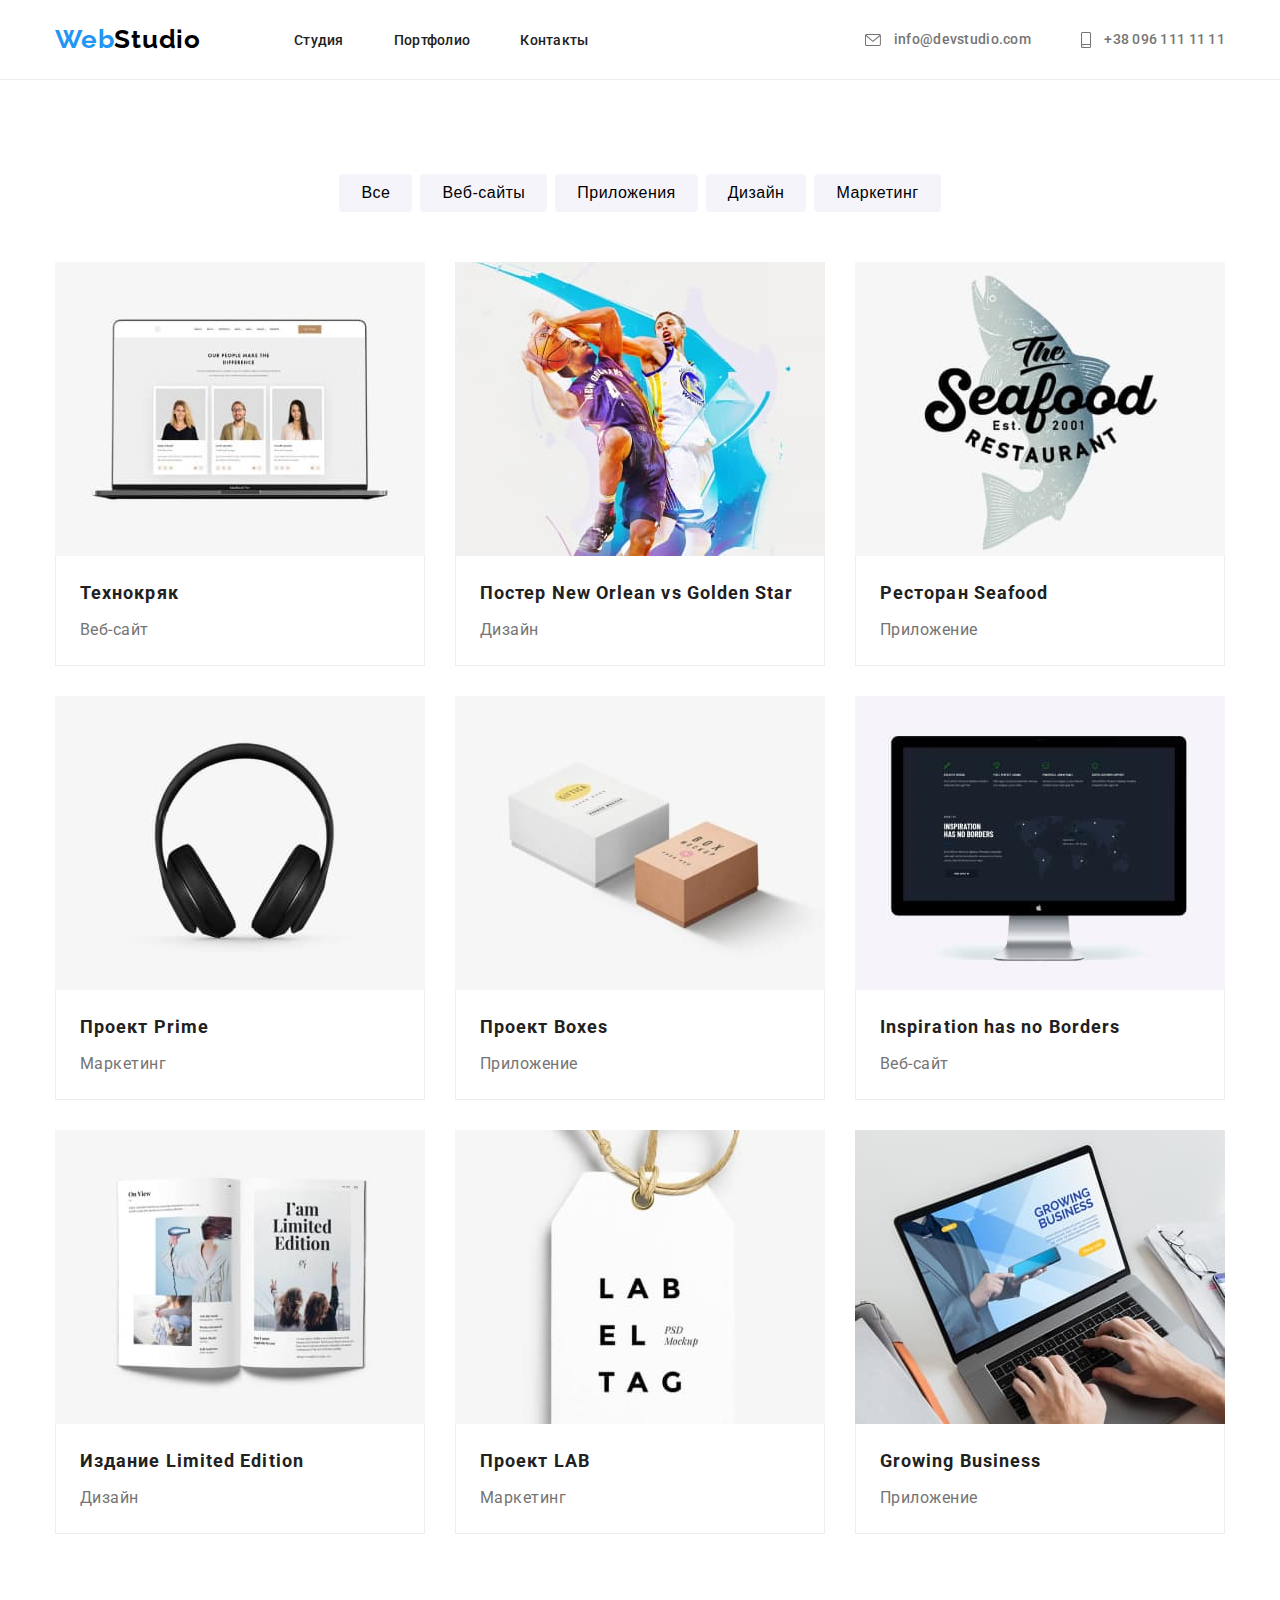
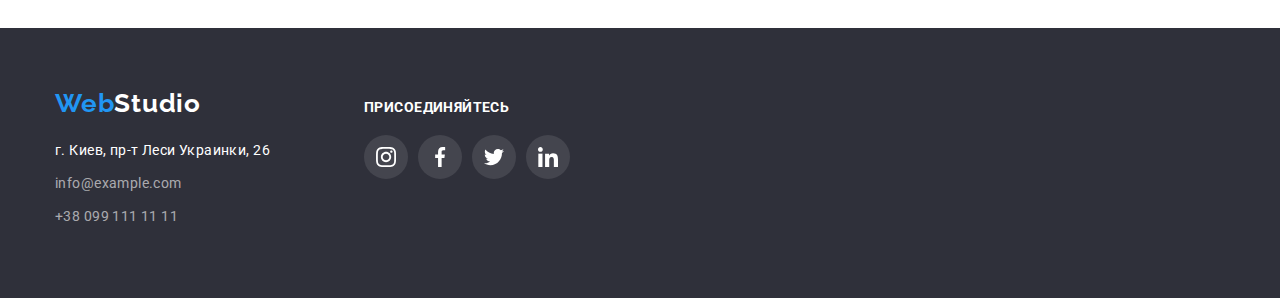
==== portfolio.html @ d88b3b25 "HW5-Start Point" ====
<!DOCTYPE html>
<html lang="ru">

<head>
    <meta charset="UTF-8">
    <meta http-equiv="X-UA-Compatible" content="IE=edge">
    <meta name="viewport" content="width=device-width, initial-scale=1.0">
    <title>Our Portfolio</title>
    <link rel="preconnect" href="https://fonts.googleapis.com">
    <link rel="preconnect" href="https://fonts.gstatic.com" crossorigin>
    <link href="https://fonts.googleapis.com/css2?family=Raleway:wght@700&family=Roboto:wght@400;500;700;900&display=swap"
        rel="stylesheet">
    <link rel="stylesheet" href="css/styles.css">
</head>
<body>
    <header class="header">
        <div class="container">
            <nav class="navigation">
                <a href="index.html" lang="en" class="logo">Web<span class="logo-special">Studio</span></a>
                <ul class="links">
                    <li class="links-item"><a href="index.html" class="nav-link">Студия</a></li>
                    <li class="links-item"><a href="portfolio.html" class="nav-link">Портфолио</a></li>
                    <li class="links-item"><a href="#" class="nav-link">Контакты</a></li>
                </ul>
            </nav>
            <ul class="contacts">
                <li class="contacts-item"><a href="mailto:info@devstudio.com" class="contacts-link">
                        <svg width="16" height="12" class="icon">
                            <use href="./img-decor/sprite.svg#icon-envelope"></use>
                        </svg>
                        info@devstudio.com</a></li>
                <li class="contacts-item"><a href="tel:+380961111111" class="contacts-link">
                        <svg width="10" height="16" class="icon">
                            <use href="./img-decor/sprite.svg#icon-smartphone"></use>
                        </svg>
                        +38 096 111 11 11</a></li>
            </ul>
        </div>
    </header>
    <main>
        <section class="section">
            <h2 class="hidden">Портфолио</h2>
            <div class="container">
                <ul class="filter">
                    <li><button type="button" class="filter-item">Все</button></li>
                    <li><button type="button" class="filter-item">Веб-сайты</button></li>
                    <li><button type="button" class="filter-item">Приложения</button></li>
                    <li><button type="button" class="filter-item">Дизайн</button></li>
                    <li><button type="button" class="filter-item">Маркетинг</button></li>
                </ul>    
            </div>
            <div class="container">
                <ul class="projects">
                    <li class="projects-list">
                        <a href="#" class="project-card">
                            <img src="./img-portfilio/img1.jpg" alt="Превью работы" width="370" class="project-photo">
                            <div class="project-subscribe">
                                <h3 class="project-name">Технокряк</h3>
                                <p class="project-type">Веб-сайт</p>
                                <p class="project-descript">Lorem ipsum dolor sit amet.</p>    
                            </div>
                        </a>
                    </li>
                    <li class="projects-list">
                        <a href="#" class="project-card">
                            <img src="./img-portfilio/img2.jpg" alt="Превью работы" width="370" class="project-photo">
                            <div class="project-subscribe">
                                <h3 class="project-name">Постер New Orlean vs Golden Star</h3>
                                <p class="project-type">Дизайн</p>
                                <p class="project-descript">Lorem ipsum dolor sit amet.</p>
                            </div>
                        </a>
                    </li>
                    <li class="projects-list">
                        <a href="#" class="project-card">
                            <img src="./img-portfilio/img3.jpg" alt="Превью работы" width="370" class="project-photo">
                            <div class="project-subscribe">
                                <h3 class="project-name">Ресторан Seafood</h3>
                                <p class="project-type">Приложение</p>
                                <p class="project-descript">Lorem ipsum dolor sit amet.</p>
                            </div>
                        </a>
                    </li>
                    <li class="projects-list">
                        <a href="#" class="project-card">
                            <img src="./img-portfilio/img4.jpg" alt="Превью работы" width="370" class="project-photo">
                            <div class="project-subscribe">
                                <h3 class="project-name">Проект Prime</h3>
                                <p class="project-type">Маркетинг</p>
                                <p class="project-descript">Lorem ipsum dolor sit amet.</p>
                            </div>
                        </a>
                    </li>
                    <li class="projects-list">
                        <a href="#" class="project-card">
                            <img src="./img-portfilio/img5.jpg" alt="Превью работы" width="370" class="project-photo">
                            <div class="project-subscribe">
                                <h3 class="project-name">Проект Boxes</h3>
                                <p class="project-type">Приложение</p>
                                <p class="project-descript">Lorem ipsum dolor sit amet.</p>
                            </div>
                        </a>
                    </li>
                    <li class="projects-list">
                        <a href="#" class="project-card">
                            <img src="./img-portfilio/img6.jpg" alt="Превью работы" width="370" class="project-photo">
                            <div class="project-subscribe">
                                <h3 class="project-name">Inspiration has no Borders</h3>
                                <p class="project-type">Веб-сайт</p>
                                <p class="project-descript">Lorem ipsum dolor sit amet.</p>
                            </div>
                            
                        </a>
                    </li>
                    <li class="projects-list">
                        <a href="#" class="project-card">
                            <img src="./img-portfilio/img7.jpg" alt="Превью работы" width="370" class="project-photo">
                            <div class="project-subscribe">
                                <h3 class="project-name">Издание Limited Edition</h3>
                                <p class="project-type">Дизайн</p>
                                <p class="project-descript">Lorem ipsum dolor sit amet.</p>
                            </div>
                        </a>
                    </li>
                    <li class="projects-list">
                        <a href="#" class="project-card">
                            <img src="./img-portfilio/img8.jpg" alt="Превью работы" width="370" class="project-photo">
                            <div class="project-subscribe">
                                <h3 class="project-name">Проект LAB</h3>
                                <p class="project-type">Маркетинг</p>
                                <p class="project-descript">Lorem ipsum dolor sit amet.</p>
                            </div>
                        </a>
                    </li>
                    <li class="projects-list">
                        <a href="#" class="project-card">
                            <img src="./img-portfilio/img9.jpg" alt="Превью работы" width="370" class="project-photo">
                            <div class="project-subscribe">
                                <h3 class="project-name">Growing Business</h3>
                                <p class="project-type">Приложение</p>
                                <p class="project-descript">Lorem ipsum dolor sit amet.</p>
                            </div>
                        </a>
                    </li>
                </ul>    
            </div>
        </section>
    </main>
    <footer class="footer">
        <div class="container footer-flex">
            <div class="contact-us">
                <a href="index.html" class="logo">Web<span class="logo-white">Studio</span></a>
                <ul class="address">
                    <li class="address-item">
                        <address class="street"><a href="#" class="street-link">г. Киев, пр-т Леси Украинки, 26</a>
                        </address>
                    </li>
                    <li class="address-item"><a href="mailto:info@example.com" class="address-link">info@example.com</a>
                    </li>
                    <li class="address-item"><a href="tel:+380991111111" class="address-link">+38 099 111 11 11</a></li>
                </ul>
            </div>
            <div class="join-us">
                <h2 class="join-header">присоединяйтесь</h2>
                <ul class="footer-social-links">
                    <li>
                        <a href="#" class="footer-social-list-link">
                            <svg width="20" height="20" class="footer-social-link-item">
                                <use href="./img-decor/sprite.svg#icon-instagram"></use>
                            </svg>
                        </a>
                    </li>
                    <li>
                        <a href="#" class="footer-social-list-link">
                            <svg width="20" height="20" class="footer-social-link-item">
                                <use href="./img-decor/sprite.svg#icon-facebook"></use>
                            </svg>
                        </a>
                    </li>
                    <li>
                        <a href="#" class="footer-social-list-link">
                            <svg width="20" height="20" class="footer-social-link-item">
                                <use href="./img-decor/sprite.svg#icon-twitter"></use>
                            </svg>
                        </a>
                    </li>
                    <li>
                        <a href="#" class="footer-social-list-link">
                            <svg width="20" height="20" class="footer-social-link-item">
                                <use href="./img-decor/sprite.svg#icon-linkedin"></use>
                            </svg>
                        </a>
                    </li>
                </ul>
            </div>
        </div>
    
    </footer>
</body>

</html>
---- css/styles.css ----
/* reset */
*,
*::after,
*::before {
  padding: 0;
  margin: 0;
  box-sizing: border-box;
}
a {
  text-decoration: none;
}
ul li {
  list-style: none;
}
button {
  cursor: pointer;
  border: none;
}
/* general */
:root {
  --main-color: #212121;
  --second-color: #757575;
  --white-color: #ffffff;
  --accent-color: #2196f3;
}
body {
  font-size: 14px;
  font-weight: 400;
  font-style: normal;
  font-family: "Roboto", sans-serif;
}
.section {
  padding: 94px 0;
}
.container {
  width: 1200px;
  padding: 0 15px;
  margin: 0 auto;
}

/* details */
.header {
  border-bottom: 1px solid #ececec;
}
.header .container {
  display: flex;
  justify-content: space-between;
}
.navigation,
.links,
.contacts {
  display: flex;
}
.logo {
  font-family: "Raleway", sans-serif;
  font-style: normal;
  font-weight: bold;
  font-size: 26px;
  line-height: calc(31 / 26);
  letter-spacing: 0.03em;
  color: #2196f3;
  margin-right: 93px;
}
.logo-special {
  color: #000000;
}
.links-item:not(:last-child) {
  margin-right: 50px;
}
.contacts-item + .contacts-item {
  margin-left: 50px;
}
.nav-link,
.contacts-link {
  padding: 31px 0;
  display: block;
  font-weight: 500;
  line-height: 16px;
  letter-spacing: 0.02em;
  color: var(--main-color);
}
.contacts-link {
  color: var(--second-color);
}
.icon {
  fill: var(--second-color);
  margin-right: 10px;
  vertical-align: middle;
}
.nav-link:hover .icon,
.contacts-link:hover .icon,
.nav-link:focus .icon,
.contacts-link:focus .icon,
.nav-link:hover,
.contacts-link:hover,
.nav-link:focus,
.contacts-link:focus {
  color: var(--accent-color);
  fill: var(--accent-color);
}
.navigation {
  align-items: center;
}
.hero {
  padding: 200px 0px;
  background-image: linear-gradient(
      rgba(47, 48, 58, 0.4),
      rgba(47, 48, 58, 0.4)
    ),
    url(../img-decor/hero-cover.jpg);
  background-color: #2f303a;
  text-align: center;
}
.hero-title {
  font-weight: 900;
  font-size: 44px;
  line-height: 136%;
  letter-spacing: 0.06em;
  text-transform: uppercase;
  color: var(--white-color);
  max-width: 696px;
  margin: 0 auto;
  margin-bottom: 30px;
}
.hero-btn {
  padding: 10px 32px;
  background-color: var(--accent-color);
  box-shadow: 0px 4px 4px rgba(0, 0, 0, 0.15);
  border-radius: 4px;
  font-weight: bold;
  font-size: 16px;
  line-height: 187%;
  display: flex;
  align-items: center;
  letter-spacing: 0.06em;
  color: var(--white-color);
  margin: 0 auto;
}
.hero-btn:focus,
.hero-btn:hover {
  background-color: #188ce8;
}
.hidden {
  width: 1px;
  height: 1px;
  overflow: hidden;
  opacity: 0;
  margin-top: -1px;
}
.pref {
  display: flex;
  margin-right: -30px;
}
.pref-item {
  flex-basis: calc(100% / 4 - 30px);
  margin-right: 30px;
}

.icon-wrapper {
  display: flex;
  align-items: center;
  justify-content: center;
  width: 270 px;
  height: 120px;
  background-color: #f5f4fa;
  margin-bottom: 30px;
}
.pref-name {
  font-weight: bold;
  font-size: 14px;
  line-height: 16px;
  letter-spacing: 0.03em;
  text-transform: uppercase;
  padding-bottom: 10px;
  color: var(--main-color);
}
.pref-descript {
  line-height: 171%;
  letter-spacing: 0.03em;
  color: var(--second-color);
}
.section-modified {
  padding-bottom: 0;
}
.sect-title {
  font-weight: bold;
  font-size: 36px;
  line-height: 42px;
  text-align: center;
  letter-spacing: 0.03em;
  color: var(--main-color);
  padding-bottom: 50px;
}
.works {
  display: flex;
  margin-right: -30px;
}
.examples {
  flex-basis: calc(100% / 3 - 30px);
  margin-right: 30px;
}
.special-bgc {
  background-color: #f5f4fa;
}
.team {
  display: flex;
  margin-right: -30px;
}
.team-item {
  background-color: #ffffff;
  flex-basis: calc(100% / 4 - 30px);
  margin-right: 30px;
  box-shadow: 0px 1px 3px rgba(0, 0, 0, 0.12), 0px 1px 1px rgba(0, 0, 0, 0.14),
    0px 2px 1px rgba(0, 0, 0, 0.2);
  border-radius: 0px 0px 4px 4px;
}

.team-subscribe {
  text-align: center;
  letter-spacing: 0.03em;
  padding-top: 30px;
  padding-bottom: 30px;
}
.team-name {
  font-weight: 500;
  font-size: 16px;
  line-height: 19px;
  color: var(--main-color);
  padding-bottom: 10px;
}
.team-position {
  font-size: 16px;
  line-height: 19px;
  color: var(--second-color);
  margin-bottom: 16px;
}
.social-links {
  display: flex;
  justify-content: center;
  margin-right: -10px;
}
.social-links > li {
  margin-right: 10px;
}
.social-list-link {
  display: flex;
  width: 44px;
  height: 44px;
  border-radius: 50%;
  align-items: center;
  justify-content: center;
}

.social-link-item {
  fill: #afb1b8;
}
.social-list-link:hover,
.social-list-link:focus {
  background-color: var(--accent-color);
}
.social-list-link:hover .social-link-item,
.social-list-link:focus .social-link-item {
  fill: var(--white-color);
}

.customers {
  display: flex;
  justify-content: space-between;
}
.customer-list {
  width: 170px;
  height: 92px;
  align-items: center;
  justify-content: center;
}
.customer-link {
  border: 1px solid #afb1b8;
  border-radius: 4px;
  display: flex;
  width: 170px;
  height: 92px;
  justify-content: center;
  align-items: center;
}
.customer-item {
  fill: #afb1b8;
}
.customer-link:hover,
.customer-link:focus {
  border: 1px solid var(--accent-color);
  border-radius: 4px;
}
.customer-link:hover .customer-item,
.customer-link:focus .customer-item {
  fill: var(--accent-color);
}
.footer {
  background-color: #2f303a;
  padding: 60px 0;
}
.logo-white {
  color: var(--white-color);
}
.address {
  padding-top: 20px;
}
.address-item {
  line-height: 171%;
  letter-spacing: 0.03em;
  padding-bottom: 9px;
}
.street {
  font-style: normal;
}
.street-link {
  color: var(--white-color);
}
.address-link {
  color: rgba(255, 255, 255, 0.6);
}
.address-link:focus,
.address-link:hover {
  color: var(--accent-color);
}
.footer-flex {
  display: flex;
  align-items: baseline;
}
.contact-us {
  margin-right: 70px;
}

.join-header {
  color: var(--white-color);
  font-weight: bold;
  font-size: 14px;
  line-height: 16px;
  letter-spacing: 0.03em;
  text-transform: uppercase;
  margin-bottom: 20px;
}

.footer-social-links {
  display: flex;
  justify-content: center;
  margin-right: -10px;
}
.footer-social-links > li {
  margin-right: 10px;
}
.footer-social-list-link {
  display: flex;
  width: 44px;
  height: 44px;
  border-radius: 50%;
  align-items: center;
  justify-content: center;
  background-color: rgba(255, 255, 255, 0.1);
}

.footer-social-link-item {
  fill: var(--white-color);
}
.footer-social-list-link:hover,
.footer-social-list-link:focus {
  background-color: var(--accent-color);
}

/* Portfolio style */
.filter {
  display: flex;
  justify-content: center;
  margin: 0 -8px 34px 0;
  padding-bottom: 16px;
}
.filter-item {
  flex-basis: calc(100% / 5 - 8px);
  margin-right: 8px;
  font-weight: 500;
  font-size: 16px;
  line-height: 162%;
  text-align: center;
  letter-spacing: 0.03em;
  padding: 6px 22px;
  background: #f5f4fa;
  border-radius: 4px;
}
.filter-item:hover,
.filter-item:focus {
  background-color: var(--accent-color);
  color: var(--white-color);
  box-shadow: 0px 3px 1px rgba(0, 0, 0, 0.1), 0px 1px 2px rgba(0, 0, 0, 0.08),
    0px 2px 2px rgba(0, 0, 0, 0.12);
}
.projects {
  display: flex;
  flex-wrap: wrap;
  margin-left: -30px;
  margin-top: -30px;
  padding: 0;

  /* display: grid;
  grid-template-columns: repeat(3, 1fr);
  grid-template-rows: repeat (3, 1fr);
  grid-column-gap: 30px;
  grid-row-gap: 30px; */
}
.projects-list:focus,
.projects-list:hover {
  box-shadow: 0px 1px 1px rgba(0, 0, 0, 0.12), 0px 4px 4px rgba(0, 0, 0, 0.06),
    1px 4px 6px rgba(0, 0, 0, 0.16);
}

.projects-list {
  margin-left: 30px;
  margin-top: 30px;
  flex-basis: calc((100% - 90px) / 3);
  /* border: 1px solid #eeeeee; */
  width: 370px;
}
.project-subscribe {
  margin-top: -4px;
  border: 1px solid #eeeeee;
  border-top: none;
  padding: 20px 24px;
}
.project-name {
  font-weight: bold;
  font-size: 18px;
  line-height: 200%;
  letter-spacing: 0.06em;
  color: var(--main-color);
  padding-bottom: 4px;
}
.project-type {
  font-size: 16px;
  line-height: 187%;
  letter-spacing: 0.03em;
  color: var(--second-color);
}
.project-descript {
  display: none;
}
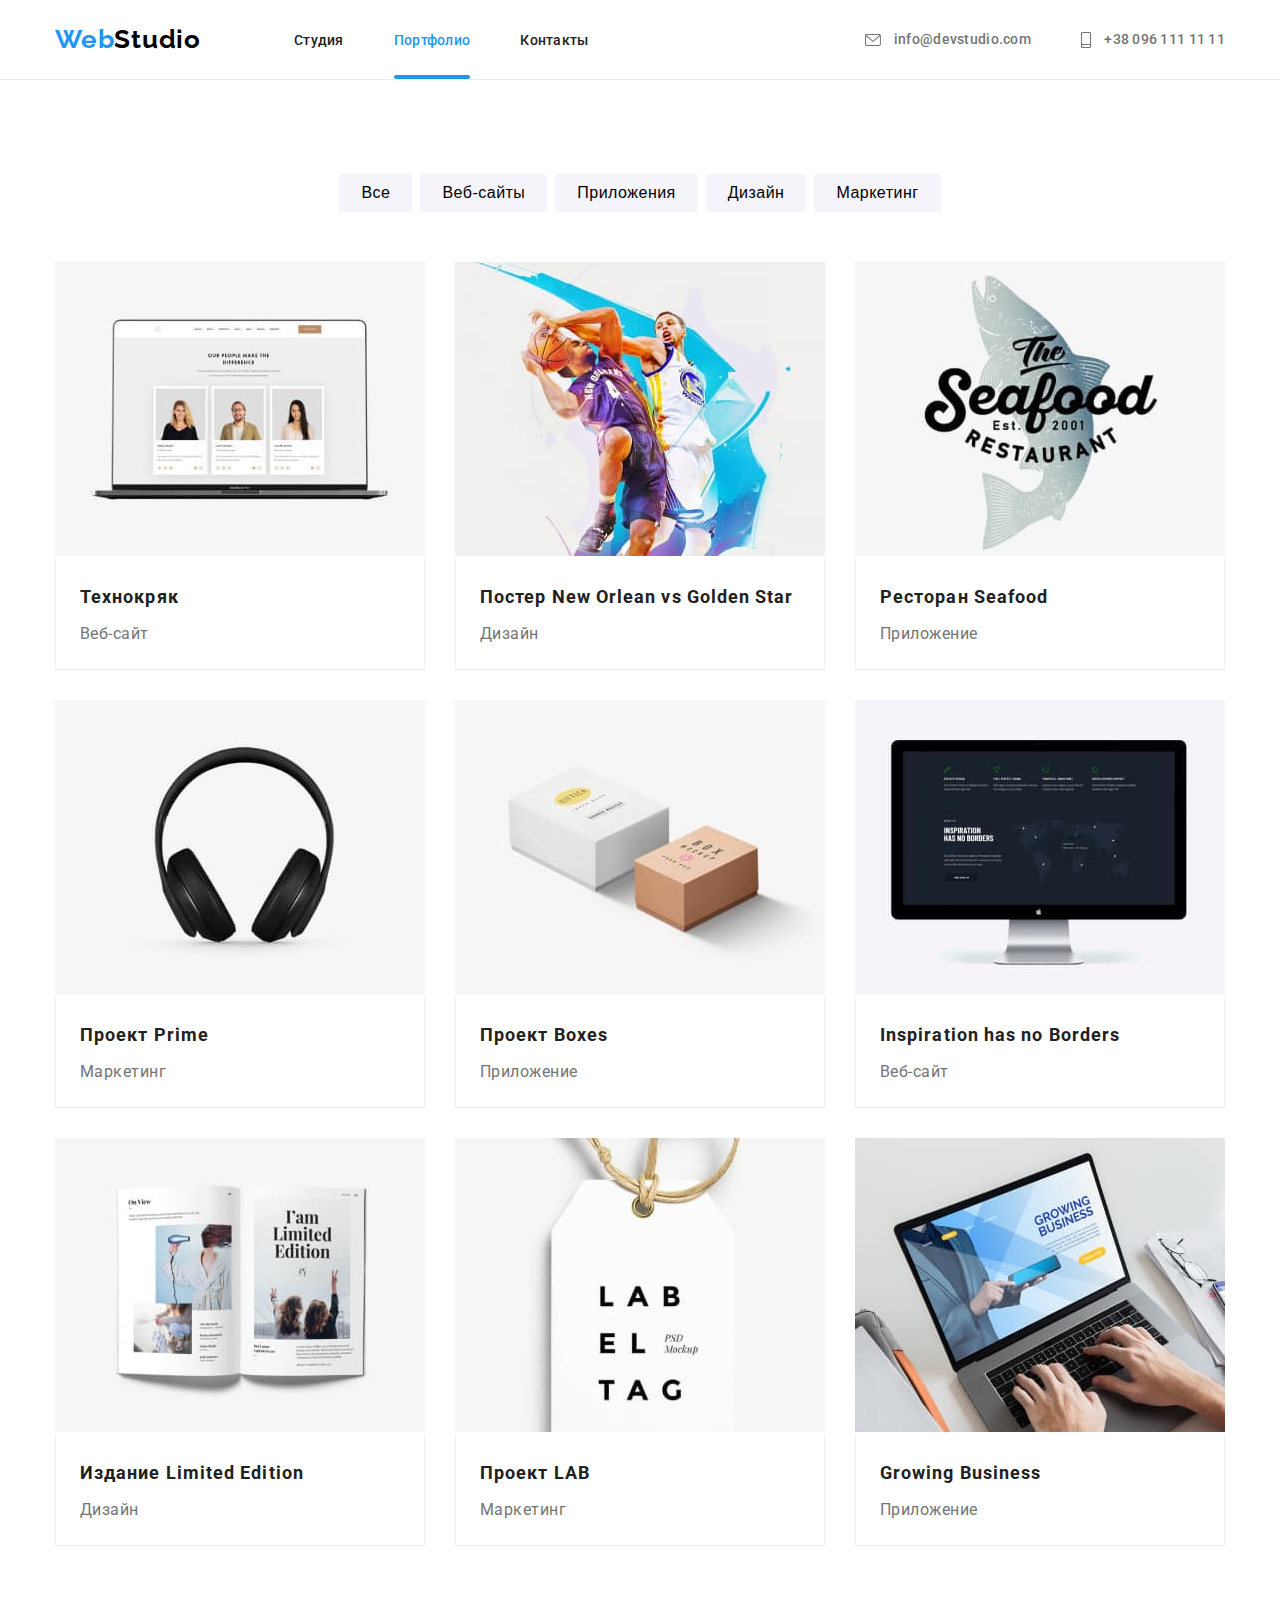
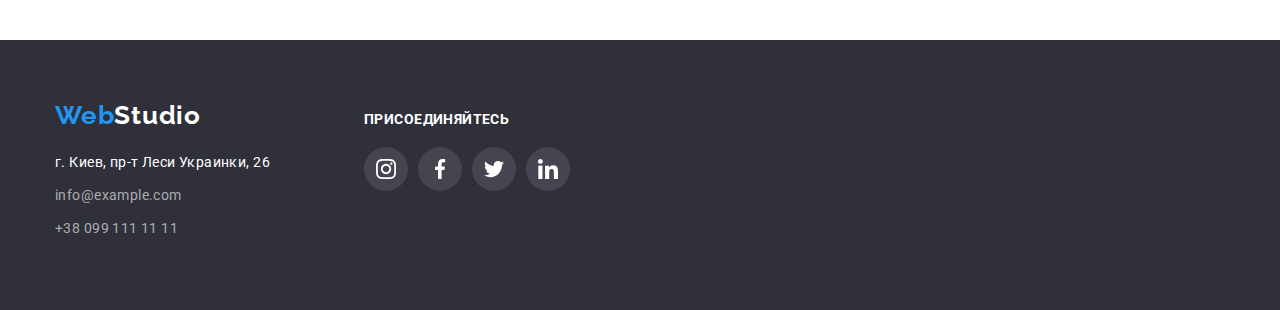
==== commit 32315ad6: "hw5-toCheck" ====
--- a/portfolio.html
+++ b/portfolio.html
@@ -18,9 +18,15 @@
             <nav class="navigation">
                 <a href="index.html" lang="en" class="logo">Web<span class="logo-special">Studio</span></a>
                 <ul class="links">
-                    <li class="links-item"><a href="index.html" class="nav-link">Студия</a></li>
-                    <li class="links-item"><a href="portfolio.html" class="nav-link">Портфолио</a></li>
-                    <li class="links-item"><a href="#" class="nav-link">Контакты</a></li>
+                    <li class="links-item">
+                        <a href="index.html" class="nav-link">Студия</a>
+                    </li>
+                    <li class="links-item">
+                        <a href="portfolio.html" class="nav-link current">Портфолио</a>
+                    </li>
+                    <li class="links-item">
+                        <a href="#" class="nav-link">Контакты</a>
+                    </li>
                 </ul>
             </nav>
             <ul class="contacts">
@@ -53,7 +59,11 @@
                 <ul class="projects">
                     <li class="projects-list">
                         <a href="#" class="project-card">
-                            <img src="./img-portfilio/img1.jpg" alt="Превью работы" width="370" class="project-photo">
+                            <div class="project-card-item">
+                                <img src="./img-portfilio/img1.jpg" alt="Превью работы" width="370" class="project-photo">
+                                <p class="overlay">Технокряк это современная площадка распространения коронавируса. Компании используют эту платформу для цифрового
+                                шпионажа и атак на защищённые сервера конкурентов.</p>
+                            </div>
                             <div class="project-subscribe">
                                 <h3 class="project-name">Технокряк</h3>
                                 <p class="project-type">Веб-сайт</p>
@@ -63,7 +73,11 @@
                     </li>
                     <li class="projects-list">
                         <a href="#" class="project-card">
-                            <img src="./img-portfilio/img2.jpg" alt="Превью работы" width="370" class="project-photo">
+                            <div class="project-card-item">
+                                <img src="./img-portfilio/img2.jpg" alt="Превью работы" width="370" class="project-photo">
+                                <p class="overlay">Технокряк это современная площадка распространения коронавируса. Компании используют эту платформу для цифрового
+                                шпионажа и атак на защищённые сервера конкурентов.</p>
+                            </div>
                             <div class="project-subscribe">
                                 <h3 class="project-name">Постер New Orlean vs Golden Star</h3>
                                 <p class="project-type">Дизайн</p>
@@ -73,7 +87,11 @@
                     </li>
                     <li class="projects-list">
                         <a href="#" class="project-card">
-                            <img src="./img-portfilio/img3.jpg" alt="Превью работы" width="370" class="project-photo">
+                            <div class="project-card-item">
+                                <img src="./img-portfilio/img3.jpg" alt="Превью работы" width="370" class="project-photo">
+                                <p class="overlay">Технокряк это современная площадка распространения коронавируса. Компании используют эту платформу для цифрового
+                                шпионажа и атак на защищённые сервера конкурентов.</p>
+                            </div>
                             <div class="project-subscribe">
                                 <h3 class="project-name">Ресторан Seafood</h3>
                                 <p class="project-type">Приложение</p>
@@ -83,7 +101,11 @@
                     </li>
                     <li class="projects-list">
                         <a href="#" class="project-card">
-                            <img src="./img-portfilio/img4.jpg" alt="Превью работы" width="370" class="project-photo">
+                            <div class="project-card-item">
+                                <img src="./img-portfilio/img4.jpg" alt="Превью работы" width="370" class="project-photo">
+                                <p class="overlay">Технокряк это современная площадка распространения коронавируса. Компании используют эту платформу для цифрового
+                                шпионажа и атак на защищённые сервера конкурентов.</p>
+                            </div>
                             <div class="project-subscribe">
                                 <h3 class="project-name">Проект Prime</h3>
                                 <p class="project-type">Маркетинг</p>
@@ -93,7 +115,11 @@
                     </li>
                     <li class="projects-list">
                         <a href="#" class="project-card">
-                            <img src="./img-portfilio/img5.jpg" alt="Превью работы" width="370" class="project-photo">
+                            <div class="project-card-item">
+                                <img src="./img-portfilio/img5.jpg" alt="Превью работы" width="370" class="project-photo">
+                                <p class="overlay">Технокряк это современная площадка распространения коронавируса. Компании используют эту платформу для цифрового
+                                шпионажа и атак на защищённые сервера конкурентов.</p>
+                            </div>
                             <div class="project-subscribe">
                                 <h3 class="project-name">Проект Boxes</h3>
                                 <p class="project-type">Приложение</p>
@@ -103,18 +129,25 @@
                     </li>
                     <li class="projects-list">
                         <a href="#" class="project-card">
-                            <img src="./img-portfilio/img6.jpg" alt="Превью работы" width="370" class="project-photo">
+                            <div class="project-card-item">
+                                <img src="./img-portfilio/img6.jpg" alt="Превью работы" width="370" class="project-photo">
+                                <p class="overlay">Технокряк это современная площадка распространения коронавируса. Компании используют эту платформу для цифрового
+                                шпионажа и атак на защищённые сервера конкурентов.</p>
+                            </div>
                             <div class="project-subscribe">
                                 <h3 class="project-name">Inspiration has no Borders</h3>
                                 <p class="project-type">Веб-сайт</p>
                                 <p class="project-descript">Lorem ipsum dolor sit amet.</p>
                             </div>
-                            
-                        </a>
-                    </li>
-                    <li class="projects-list">
-                        <a href="#" class="project-card">
-                            <img src="./img-portfilio/img7.jpg" alt="Превью работы" width="370" class="project-photo">
+                        </a>
+                    </li>
+                    <li class="projects-list">
+                        <a href="#" class="project-card">
+                            <div class="project-card-item">
+                                <img src="./img-portfilio/img7.jpg" alt="Превью работы" width="370" class="project-photo">
+                                <p class="overlay">Технокряк это современная площадка распространения коронавируса. Компании используют эту платформу для цифрового
+                                шпионажа и атак на защищённые сервера конкурентов.</p>
+                            </div>
                             <div class="project-subscribe">
                                 <h3 class="project-name">Издание Limited Edition</h3>
                                 <p class="project-type">Дизайн</p>
@@ -124,7 +157,11 @@
                     </li>
                     <li class="projects-list">
                         <a href="#" class="project-card">
-                            <img src="./img-portfilio/img8.jpg" alt="Превью работы" width="370" class="project-photo">
+                            <div class="project-card-item">
+                                <img src="./img-portfilio/img8.jpg" alt="Превью работы" width="370" class="project-photo">
+                                <p class="overlay">Технокряк это современная площадка распространения коронавируса. Компании используют эту платформу для цифрового
+                                шпионажа и атак на защищённые сервера конкурентов.</p>
+                            </div>
                             <div class="project-subscribe">
                                 <h3 class="project-name">Проект LAB</h3>
                                 <p class="project-type">Маркетинг</p>
@@ -134,7 +171,11 @@
                     </li>
                     <li class="projects-list">
                         <a href="#" class="project-card">
-                            <img src="./img-portfilio/img9.jpg" alt="Превью работы" width="370" class="project-photo">
+                            <div class="project-card-item">
+                                <img src="./img-portfilio/img9.jpg" alt="Превью работы" width="370" class="project-photo">
+                                <p class="overlay">Технокряк это современная площадка распространения коронавируса. Компании используют эту платформу для цифрового
+                                шпионажа и атак на защищённые сервера конкурентов.</p>
+                            </div>
                             <div class="project-subscribe">
                                 <h3 class="project-name">Growing Business</h3>
                                 <p class="project-type">Приложение</p>
--- a/css/styles.css
+++ b/css/styles.css
@@ -51,6 +51,7 @@
 .contacts {
   display: flex;
 }
+
 .logo {
   font-family: "Raleway", sans-serif;
   font-style: normal;
@@ -78,14 +79,17 @@
   line-height: 16px;
   letter-spacing: 0.02em;
   color: var(--main-color);
+  transition: color 250ms cubic-bezier(0.4, 0, 0.2, 1);
 }
 .contacts-link {
   color: var(--second-color);
+  transition: color 250ms cubic-bezier(0.4, 0, 0.2, 1);
 }
 .icon {
   fill: var(--second-color);
   margin-right: 10px;
   vertical-align: middle;
+  transition: fill 250ms cubic-bezier(0.4, 0, 0.2, 1);
 }
 .nav-link:hover .icon,
 .contacts-link:hover .icon,
@@ -98,6 +102,24 @@
   color: var(--accent-color);
   fill: var(--accent-color);
 }
+.links-item {
+  position: relative;
+}
+.current::after {
+  content: "";
+  position: absolute;
+  left: 0;
+  bottom: 0;
+  display: block;
+  width: 100%;
+  height: 4px;
+  background-color: var(--accent-color);
+  border-radius: 2px;
+}
+.current {
+  color: var(--accent-color);
+}
+
 .navigation {
   align-items: center;
 }
@@ -195,9 +217,29 @@
   display: flex;
   margin-right: -30px;
 }
+.work-item {
+  position: relative;
+  height: 294px;
+}
 .examples {
   flex-basis: calc(100% / 3 - 30px);
   margin-right: 30px;
+}
+.label {
+  position: absolute;
+  left: 0;
+  bottom: 0;
+  width: 370px;
+  background-color: rgba(47, 48, 58, 0.8);
+  font-weight: 700;
+  line-height: 16px;
+  text-align: center;
+  letter-spacing: 0.03em;
+  text-transform: uppercase;
+  color: var(--white-color);
+  text-align: center;
+  padding-top: 27px;
+  padding-bottom: 27px;
 }
 .special-bgc {
   background-color: #f5f4fa;
@@ -249,10 +291,12 @@
   border-radius: 50%;
   align-items: center;
   justify-content: center;
+  transition: background-color 250ms cubic-bezier(0.4, 0, 0.2, 1);
 }
 
 .social-link-item {
   fill: #afb1b8;
+  transition: fill 250ms cubic-bezier(0.4, 0, 0.2, 1);
 }
 .social-list-link:hover,
 .social-list-link:focus {
@@ -281,9 +325,11 @@
   height: 92px;
   justify-content: center;
   align-items: center;
+  transition: border 250ms cubic-bezier(0.4, 0, 0.2, 1);
 }
 .customer-item {
   fill: #afb1b8;
+  transition: fill 250ms cubic-bezier(0.4, 0, 0.2, 1);
 }
 .customer-link:hover,
 .customer-link:focus {
@@ -317,6 +363,7 @@
 }
 .address-link {
   color: rgba(255, 255, 255, 0.6);
+  transition: color 250ms cubic-bezier(0.4, 0, 0.2, 1);
 }
 .address-link:focus,
 .address-link:hover {
@@ -356,6 +403,7 @@
   align-items: center;
   justify-content: center;
   background-color: rgba(255, 255, 255, 0.1);
+  transition: background-color 250ms cubic-bezier(0.4, 0, 0.2, 1);
 }
 
 .footer-social-link-item {
@@ -384,6 +432,8 @@
   padding: 6px 22px;
   background: #f5f4fa;
   border-radius: 4px;
+  transition: color 250ms cubic-bezier(0.4, 0, 0.2, 1),
+    background-color 250ms cubic-bezier(0.4, 0, 0.2, 1);
 }
 .filter-item:hover,
 .filter-item:focus {
@@ -415,11 +465,10 @@
   margin-left: 30px;
   margin-top: 30px;
   flex-basis: calc((100% - 90px) / 3);
-  /* border: 1px solid #eeeeee; */
   width: 370px;
+  transition: box-shadow 250ms cubic-bezier(0.4, 0, 0.2, 1);
 }
 .project-subscribe {
-  margin-top: -4px;
   border: 1px solid #eeeeee;
   border-top: none;
   padding: 20px 24px;
@@ -441,3 +490,64 @@
 .project-descript {
   display: none;
 }
+.project-card-item {
+  position: relative;
+  overflow: hidden;
+}
+.overlay {
+  position: absolute;
+  top: 0;
+  left: 0;
+  height: 100%;
+  width: 100%;
+  font-size: 18px;
+  line-height: 156%;
+  letter-spacing: 0.03em;
+  color: var(--white-color);
+  background-color: rgba(33, 150, 243, 0.9);
+  padding: 63px 24px;
+  transform: translateY(100%);
+  transition: transform 250ms cubic-bezier(0.4, 0, 0.2, 1);
+}
+.project-card:focus .overlay,
+.project-card:hover .overlay {
+  transform: translateY(0%);
+}
+.backdrop {
+  position: fixed;
+  top: 0;
+  left: 0;
+  height: 100vh;
+  width: 100vw;
+  background-color: rgba(0, 0, 0, 0.2);
+}
+.backdrop.is-hidden {
+  opacity: 0;
+  visibility: hidden;
+  pointer-events: none;
+}
+.modal {
+  height: 580px;
+  width: 530px;
+  position: absolute;
+  background-color: var(--white-color);
+  border-radius: 4px;
+  transform: translate(-50%, -50%);
+  left: 50%;
+  top: 50%;
+}
+.modal-close-button {
+  position: absolute;
+  top: 8px;
+  right: 8px;
+  display: flex;
+  justify-content: center;
+  align-items: center;
+  width: 30px;
+  height: 30px;
+  border-radius: 50%;
+  border: 1px solid rgba(0, 0, 0, 0.1);
+  background-color: transparent;
+  padding: 0;
+  cursor: pointer;
+}
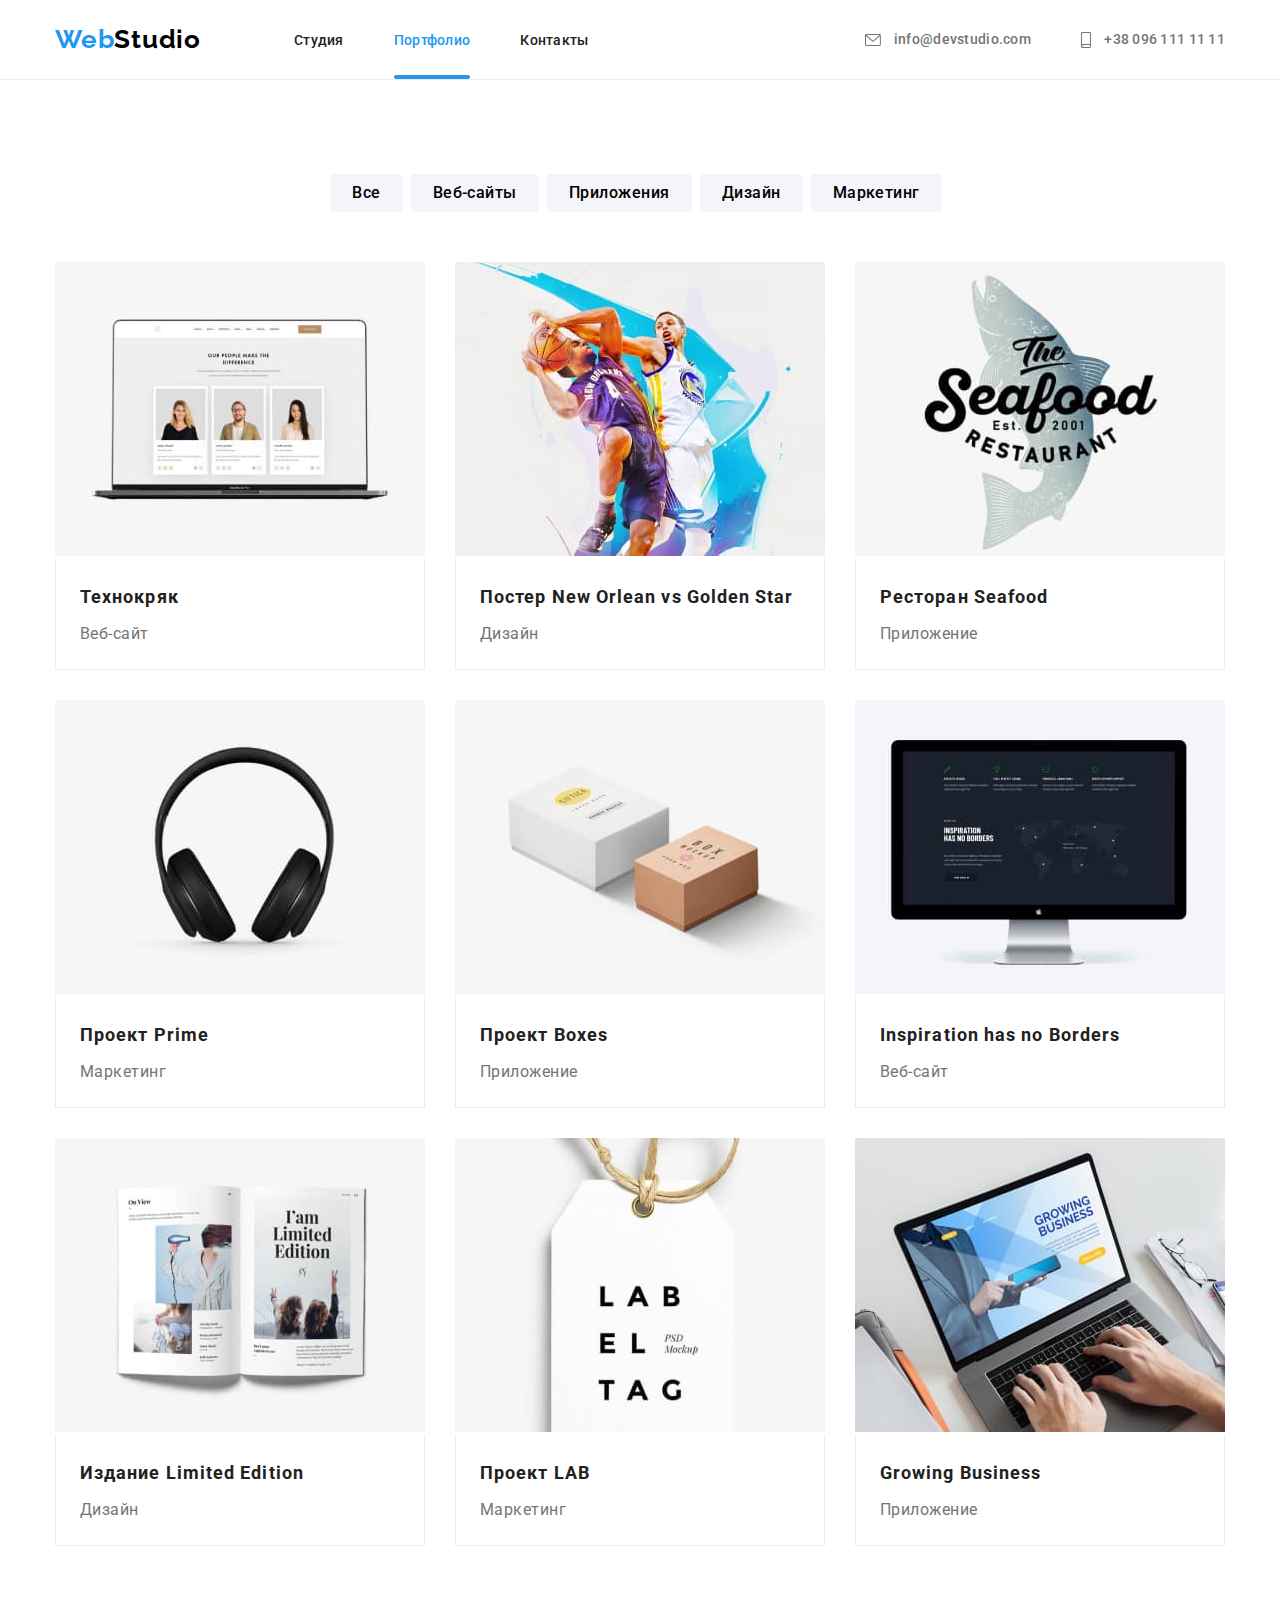
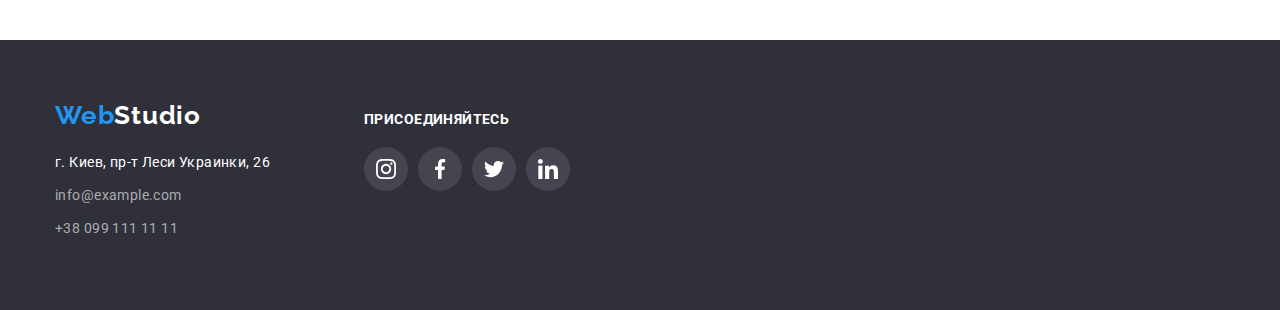
==== commit 69286934: "hw5-checked&fixed" ====
--- a/portfolio.html
+++ b/portfolio.html
@@ -10,6 +10,7 @@
     <link rel="preconnect" href="https://fonts.gstatic.com" crossorigin>
     <link href="https://fonts.googleapis.com/css2?family=Raleway:wght@700&family=Roboto:wght@400;500;700;900&display=swap"
         rel="stylesheet">
+    <link rel="stylesheet" href="css/modern-normalize.css">
     <link rel="stylesheet" href="css/styles.css">
 </head>
 <body>
@@ -53,9 +54,7 @@
                     <li><button type="button" class="filter-item">Приложения</button></li>
                     <li><button type="button" class="filter-item">Дизайн</button></li>
                     <li><button type="button" class="filter-item">Маркетинг</button></li>
-                </ul>    
-            </div>
-            <div class="container">
+                </ul>
                 <ul class="projects">
                     <li class="projects-list">
                         <a href="#" class="project-card">
@@ -67,8 +66,7 @@
                             <div class="project-subscribe">
                                 <h3 class="project-name">Технокряк</h3>
                                 <p class="project-type">Веб-сайт</p>
-                                <p class="project-descript">Lorem ipsum dolor sit amet.</p>    
-                            </div>
+                                </div>
                         </a>
                     </li>
                     <li class="projects-list">
@@ -81,7 +79,6 @@
                             <div class="project-subscribe">
                                 <h3 class="project-name">Постер New Orlean vs Golden Star</h3>
                                 <p class="project-type">Дизайн</p>
-                                <p class="project-descript">Lorem ipsum dolor sit amet.</p>
                             </div>
                         </a>
                     </li>
@@ -95,7 +92,6 @@
                             <div class="project-subscribe">
                                 <h3 class="project-name">Ресторан Seafood</h3>
                                 <p class="project-type">Приложение</p>
-                                <p class="project-descript">Lorem ipsum dolor sit amet.</p>
                             </div>
                         </a>
                     </li>
@@ -109,7 +105,6 @@
                             <div class="project-subscribe">
                                 <h3 class="project-name">Проект Prime</h3>
                                 <p class="project-type">Маркетинг</p>
-                                <p class="project-descript">Lorem ipsum dolor sit amet.</p>
                             </div>
                         </a>
                     </li>
@@ -123,7 +118,6 @@
                             <div class="project-subscribe">
                                 <h3 class="project-name">Проект Boxes</h3>
                                 <p class="project-type">Приложение</p>
-                                <p class="project-descript">Lorem ipsum dolor sit amet.</p>
                             </div>
                         </a>
                     </li>
@@ -137,7 +131,6 @@
                             <div class="project-subscribe">
                                 <h3 class="project-name">Inspiration has no Borders</h3>
                                 <p class="project-type">Веб-сайт</p>
-                                <p class="project-descript">Lorem ipsum dolor sit amet.</p>
                             </div>
                         </a>
                     </li>
@@ -151,7 +144,6 @@
                             <div class="project-subscribe">
                                 <h3 class="project-name">Издание Limited Edition</h3>
                                 <p class="project-type">Дизайн</p>
-                                <p class="project-descript">Lorem ipsum dolor sit amet.</p>
                             </div>
                         </a>
                     </li>
@@ -165,7 +157,6 @@
                             <div class="project-subscribe">
                                 <h3 class="project-name">Проект LAB</h3>
                                 <p class="project-type">Маркетинг</p>
-                                <p class="project-descript">Lorem ipsum dolor sit amet.</p>
                             </div>
                         </a>
                     </li>
@@ -179,7 +170,6 @@
                             <div class="project-subscribe">
                                 <h3 class="project-name">Growing Business</h3>
                                 <p class="project-type">Приложение</p>
-                                <p class="project-descript">Lorem ipsum dolor sit amet.</p>
                             </div>
                         </a>
                     </li>
--- a/css/styles.css
+++ b/css/styles.css
@@ -193,7 +193,7 @@
   line-height: 16px;
   letter-spacing: 0.03em;
   text-transform: uppercase;
-  padding-bottom: 10px;
+  margin-bottom: 10px;
   color: var(--main-color);
 }
 .pref-descript {
@@ -211,7 +211,7 @@
   text-align: center;
   letter-spacing: 0.03em;
   color: var(--main-color);
-  padding-bottom: 50px;
+  margin-bottom: 50px;
 }
 .works {
   display: flex;
@@ -268,7 +268,7 @@
   font-size: 16px;
   line-height: 19px;
   color: var(--main-color);
-  padding-bottom: 10px;
+  margin-bottom: 10px;
 }
 .team-position {
   font-size: 16px;
@@ -418,11 +418,9 @@
 .filter {
   display: flex;
   justify-content: center;
-  margin: 0 -8px 34px 0;
-  padding-bottom: 16px;
+  margin-bottom: 50px;
 }
 .filter-item {
-  flex-basis: calc(100% / 5 - 8px);
   margin-right: 8px;
   font-weight: 500;
   font-size: 16px;
@@ -433,7 +431,8 @@
   background: #f5f4fa;
   border-radius: 4px;
   transition: color 250ms cubic-bezier(0.4, 0, 0.2, 1),
-    background-color 250ms cubic-bezier(0.4, 0, 0.2, 1);
+    background-color 250ms cubic-bezier(0.4, 0, 0.2, 1),
+    box-shadow 250ms cubic-bezier(0.4, 0, 0.2, 1);
 }
 .filter-item:hover,
 .filter-item:focus {
@@ -455,18 +454,20 @@
   grid-column-gap: 30px;
   grid-row-gap: 30px; */
 }
-.projects-list:focus,
-.projects-list:hover {
-  box-shadow: 0px 1px 1px rgba(0, 0, 0, 0.12), 0px 4px 4px rgba(0, 0, 0, 0.06),
-    1px 4px 6px rgba(0, 0, 0, 0.16);
-}
-
 .projects-list {
   margin-left: 30px;
   margin-top: 30px;
   flex-basis: calc((100% - 90px) / 3);
   width: 370px;
+}
+.project-card {
+  display: block;
   transition: box-shadow 250ms cubic-bezier(0.4, 0, 0.2, 1);
+}
+.project-card:focus,
+.project-card:hover {
+  box-shadow: 0px 1px 1px rgba(0, 0, 0, 0.12), 0px 4px 4px rgba(0, 0, 0, 0.06),
+    1px 4px 6px rgba(0, 0, 0, 0.16);
 }
 .project-subscribe {
   border: 1px solid #eeeeee;
@@ -520,11 +521,16 @@
   height: 100vh;
   width: 100vw;
   background-color: rgba(0, 0, 0, 0.2);
+  opacity: 1;
+  /* transform: scale(100%); */
+  transition: opacity 250ms cubic-bezier(0.4, 0, 0.2, 1);
 }
 .backdrop.is-hidden {
   opacity: 0;
-  visibility: hidden;
+  /* visibility: hidden; */
   pointer-events: none;
+  /* transform: scale(0%); */
+  /* transition: opacity 250ms cubic-bezier(0.4, 0, 0.2, 1); */
 }
 .modal {
   height: 580px;
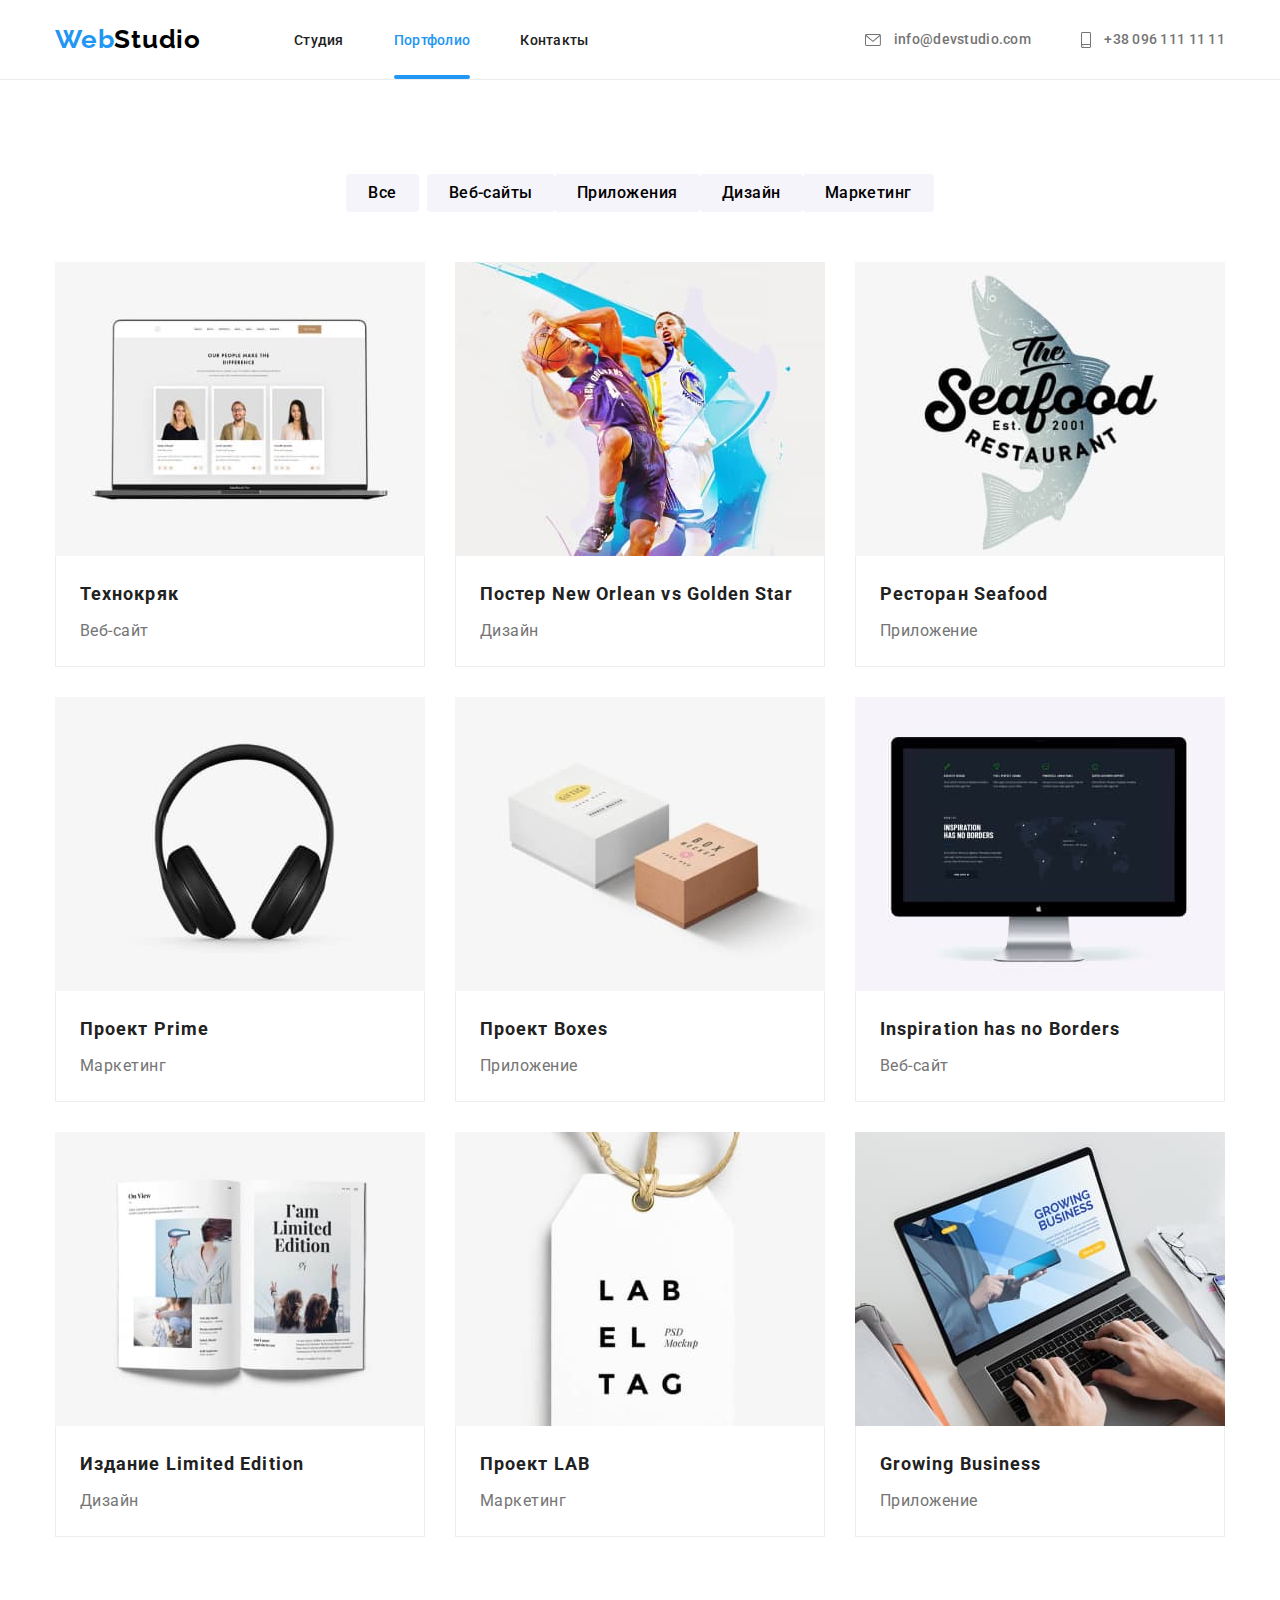
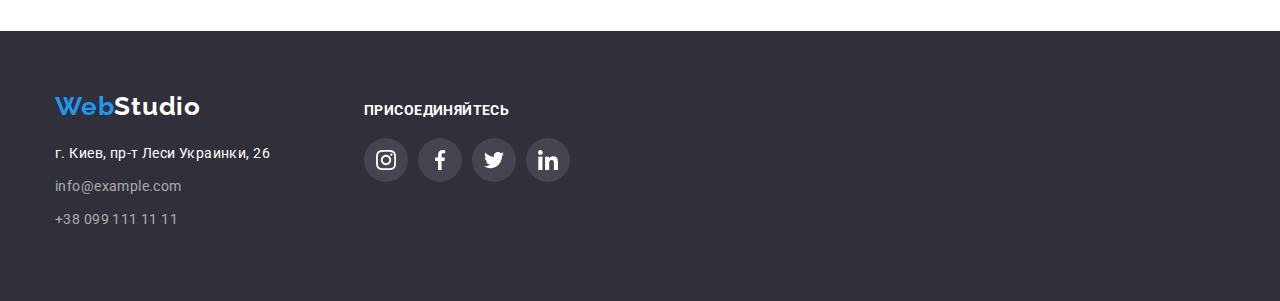
==== commit 91927459: "hw5-dowble-checked2" ====
--- a/portfolio.html
+++ b/portfolio.html
@@ -49,7 +49,7 @@
             <h2 class="hidden">Портфолио</h2>
             <div class="container">
                 <ul class="filter">
-                    <li><button type="button" class="filter-item">Все</button></li>
+                    <li class="filter-item-list"><button type="button" class="filter-item">Все</button></li>
                     <li><button type="button" class="filter-item">Веб-сайты</button></li>
                     <li><button type="button" class="filter-item">Приложения</button></li>
                     <li><button type="button" class="filter-item">Дизайн</button></li>
--- a/css/styles.css
+++ b/css/styles.css
@@ -284,6 +284,9 @@
 .social-links > li {
   margin-right: 10px;
 }
+.social-links > li:last-of-type {
+  margin-right: 0px;
+}
 .social-list-link {
   display: flex;
   width: 44px;
@@ -420,8 +423,10 @@
   justify-content: center;
   margin-bottom: 50px;
 }
+.filter-item-list {
+  margin-right: 8px;
+}
 .filter-item {
-  margin-right: 8px;
   font-weight: 500;
   font-size: 16px;
   line-height: 162%;
@@ -458,7 +463,6 @@
   margin-left: 30px;
   margin-top: 30px;
   flex-basis: calc((100% - 90px) / 3);
-  width: 370px;
 }
 .project-card {
   display: block;
@@ -492,6 +496,7 @@
   display: none;
 }
 .project-card-item {
+  height: 294px;
   position: relative;
   overflow: hidden;
 }
@@ -507,7 +512,7 @@
   color: var(--white-color);
   background-color: rgba(33, 150, 243, 0.9);
   padding: 63px 24px;
-  transform: translateY(100%);
+  transform: translateY(101%);
   transition: transform 250ms cubic-bezier(0.4, 0, 0.2, 1);
 }
 .project-card:focus .overlay,
